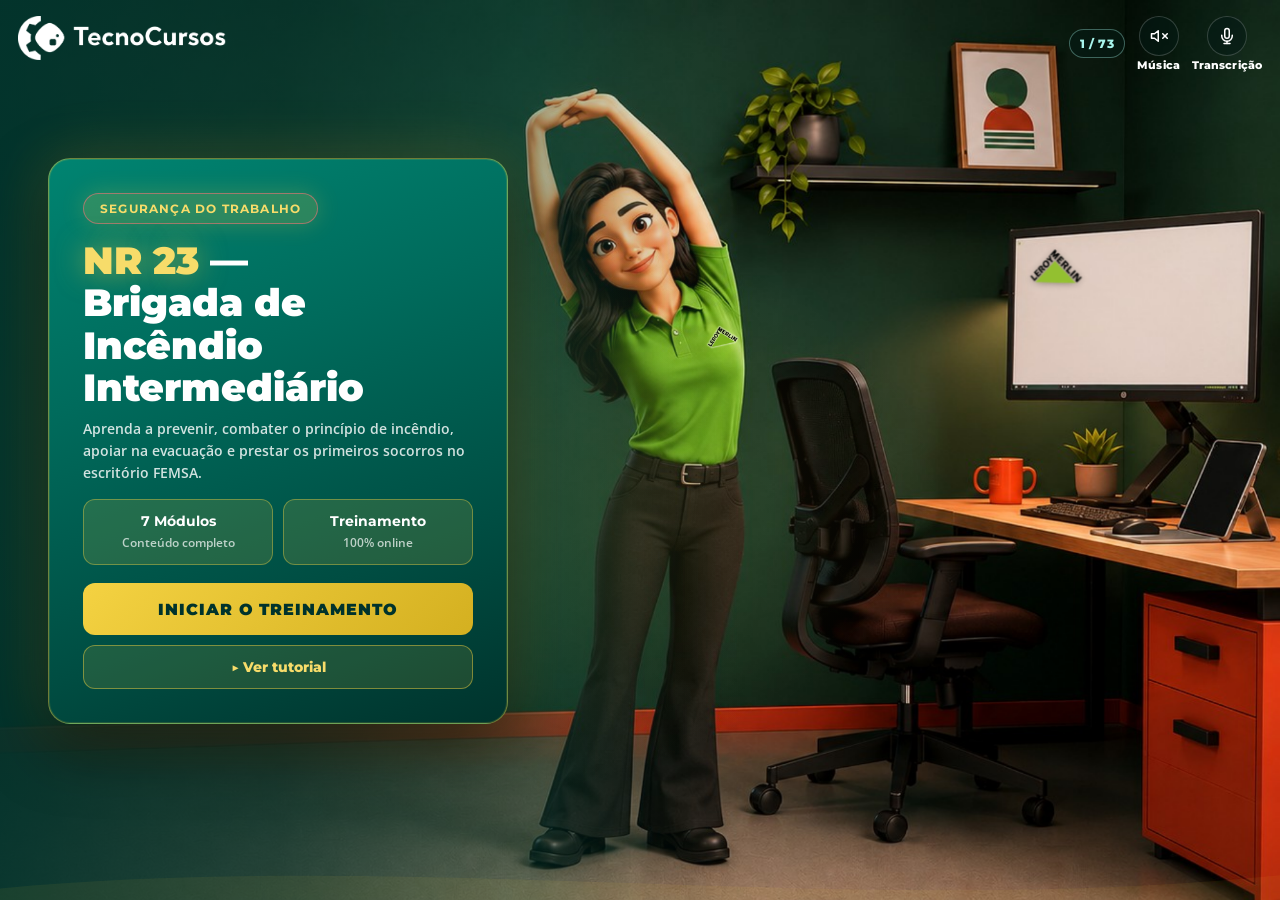
==== abrir-sessao-aprender.html @ 7adb187c "Initial commit: NR 23 Brigada de Incêndio Intermediário (FEMSA). Treinamento HTML com 7 módulos, tem" ====
<!DOCTYPE html>
<html lang="pt-BR">
<head>
  <meta charset="UTF-8">
  <meta http-equiv="refresh" content="0; url=sessao-aprender.html">
  <title>Abrir NR 23 — Brigada de Incêndio</title>
</head>
<body>
  <p style="font-family:sans-serif;padding:24px">
    Abrindo a sessão…
    <a href="sessao-aprender.html">Clique aqui se não abrir</a>
  </p>
</body>
</html>
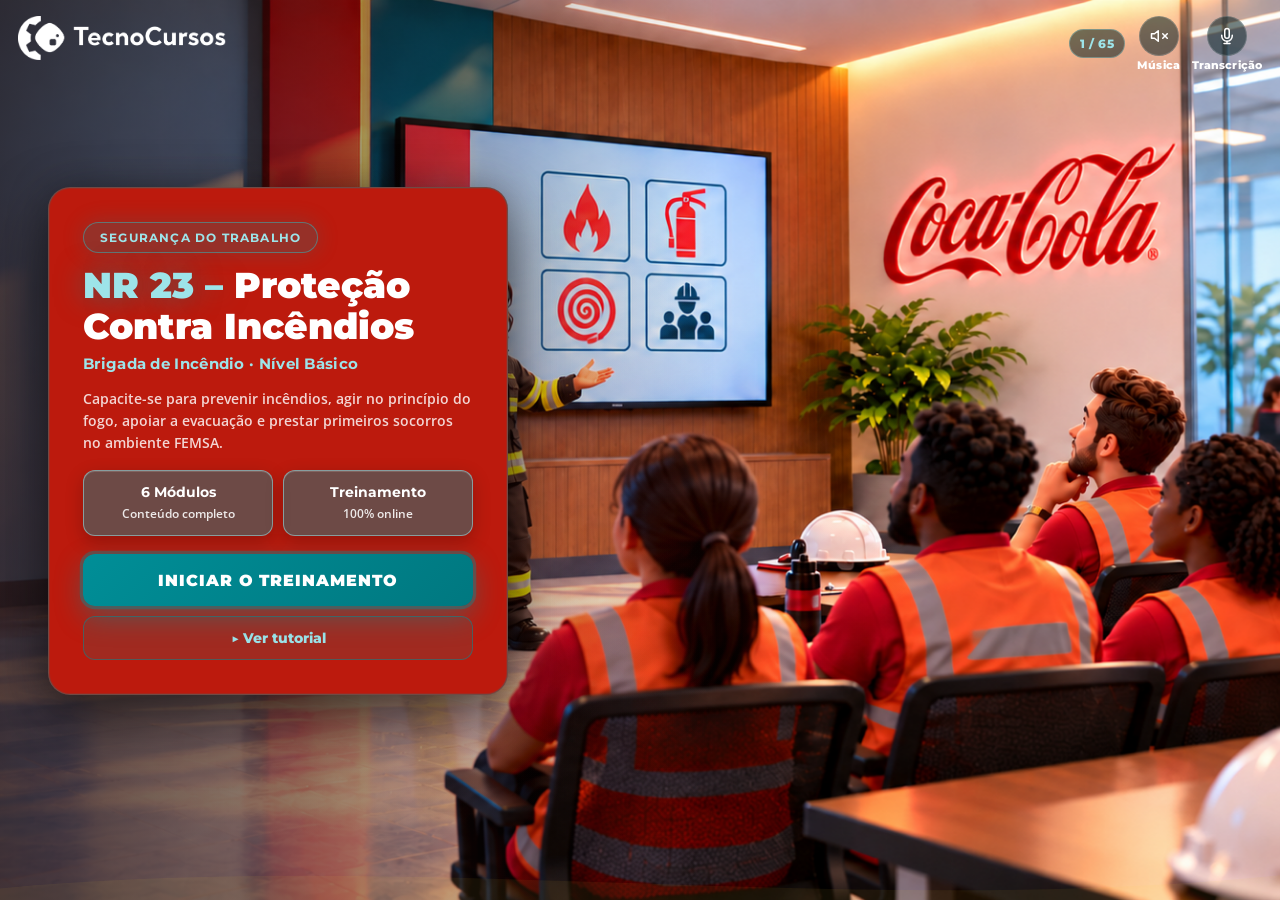
==== commit e70a2b61: "Atualizar título do curso, menu com destaque no módulo liberado e áudios da capa/menu. Co-authored-b" ====
--- a/abrir-sessao-aprender.html
+++ b/abrir-sessao-aprender.html
@@ -3,7 +3,7 @@
 <head>
   <meta charset="UTF-8">
   <meta http-equiv="refresh" content="0; url=sessao-aprender.html">
-  <title>Abrir NR 23 — Brigada de Incêndio</title>
+  <title>Abrir NR 23 – Proteção Contra Incêndios (Brigada de Incêndio - Nível Básico)</title>
 </head>
 <body>
   <p style="font-family:sans-serif;padding:24px">
